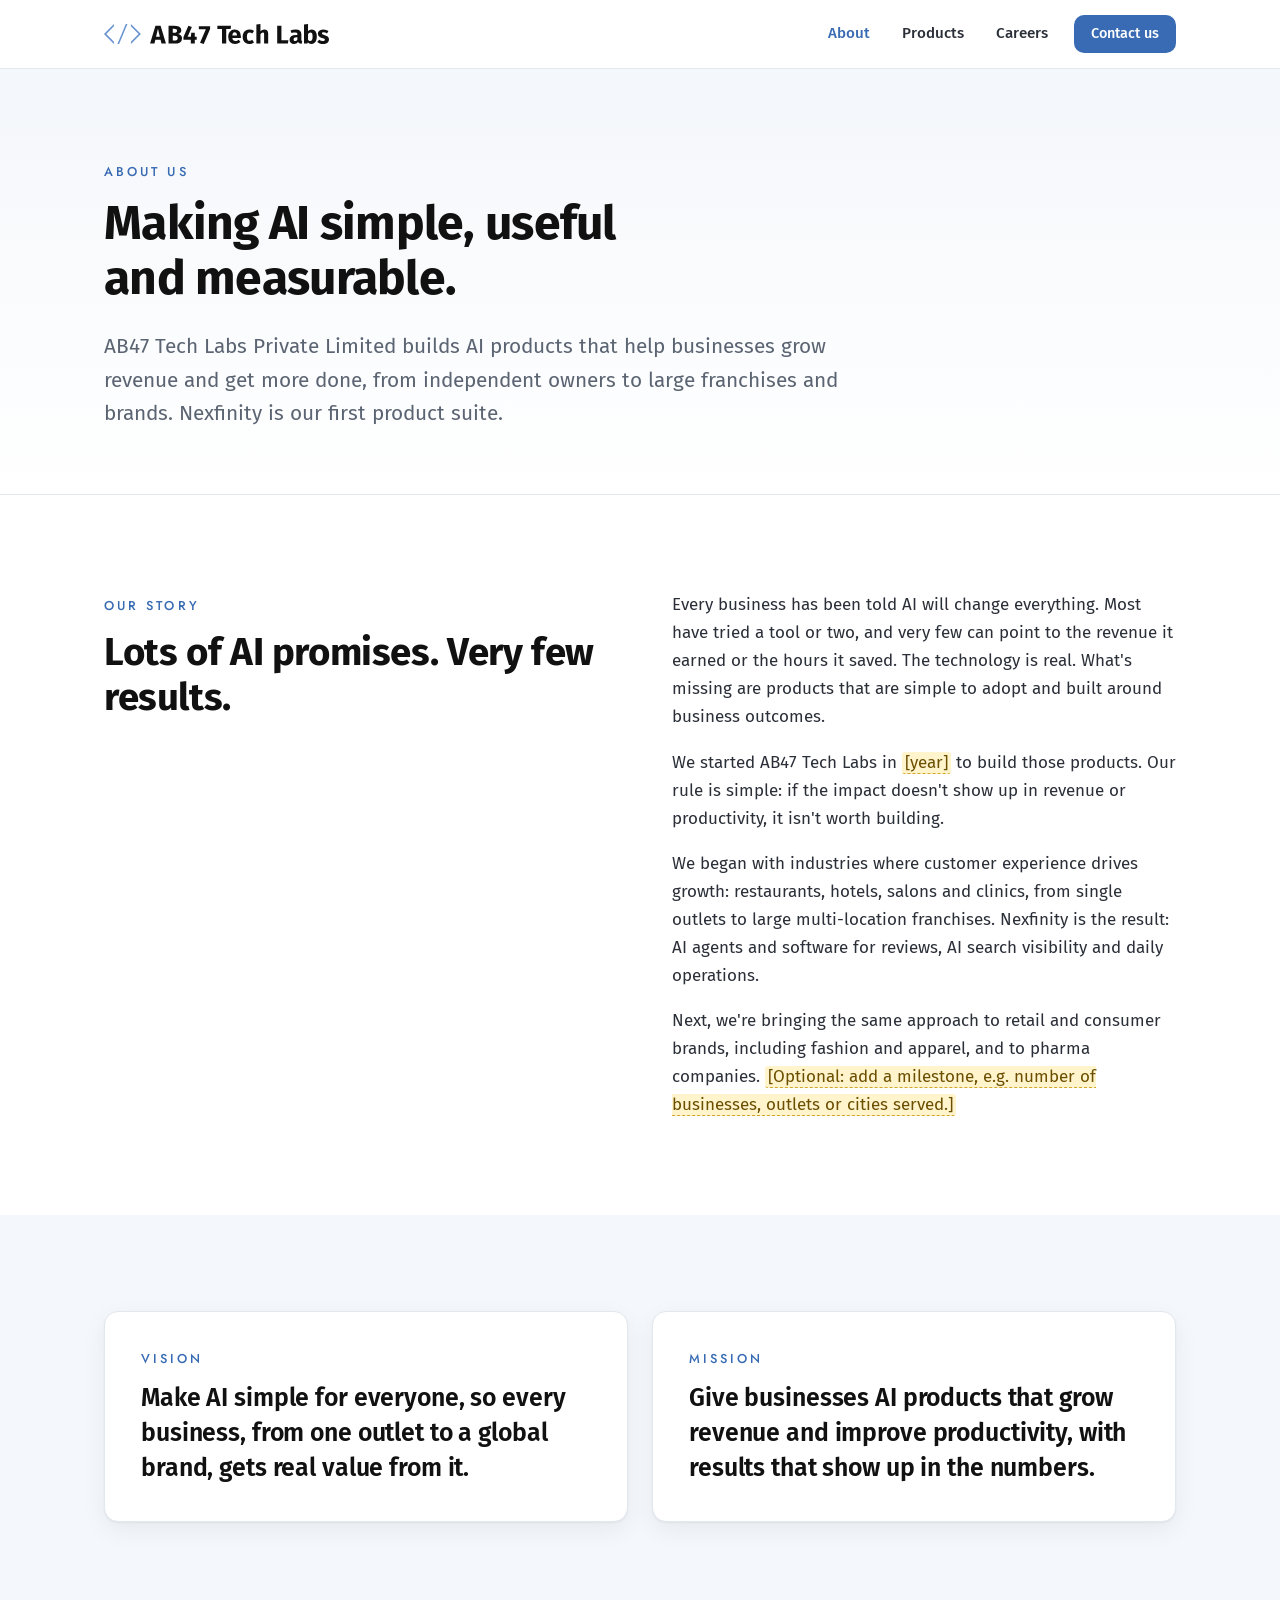
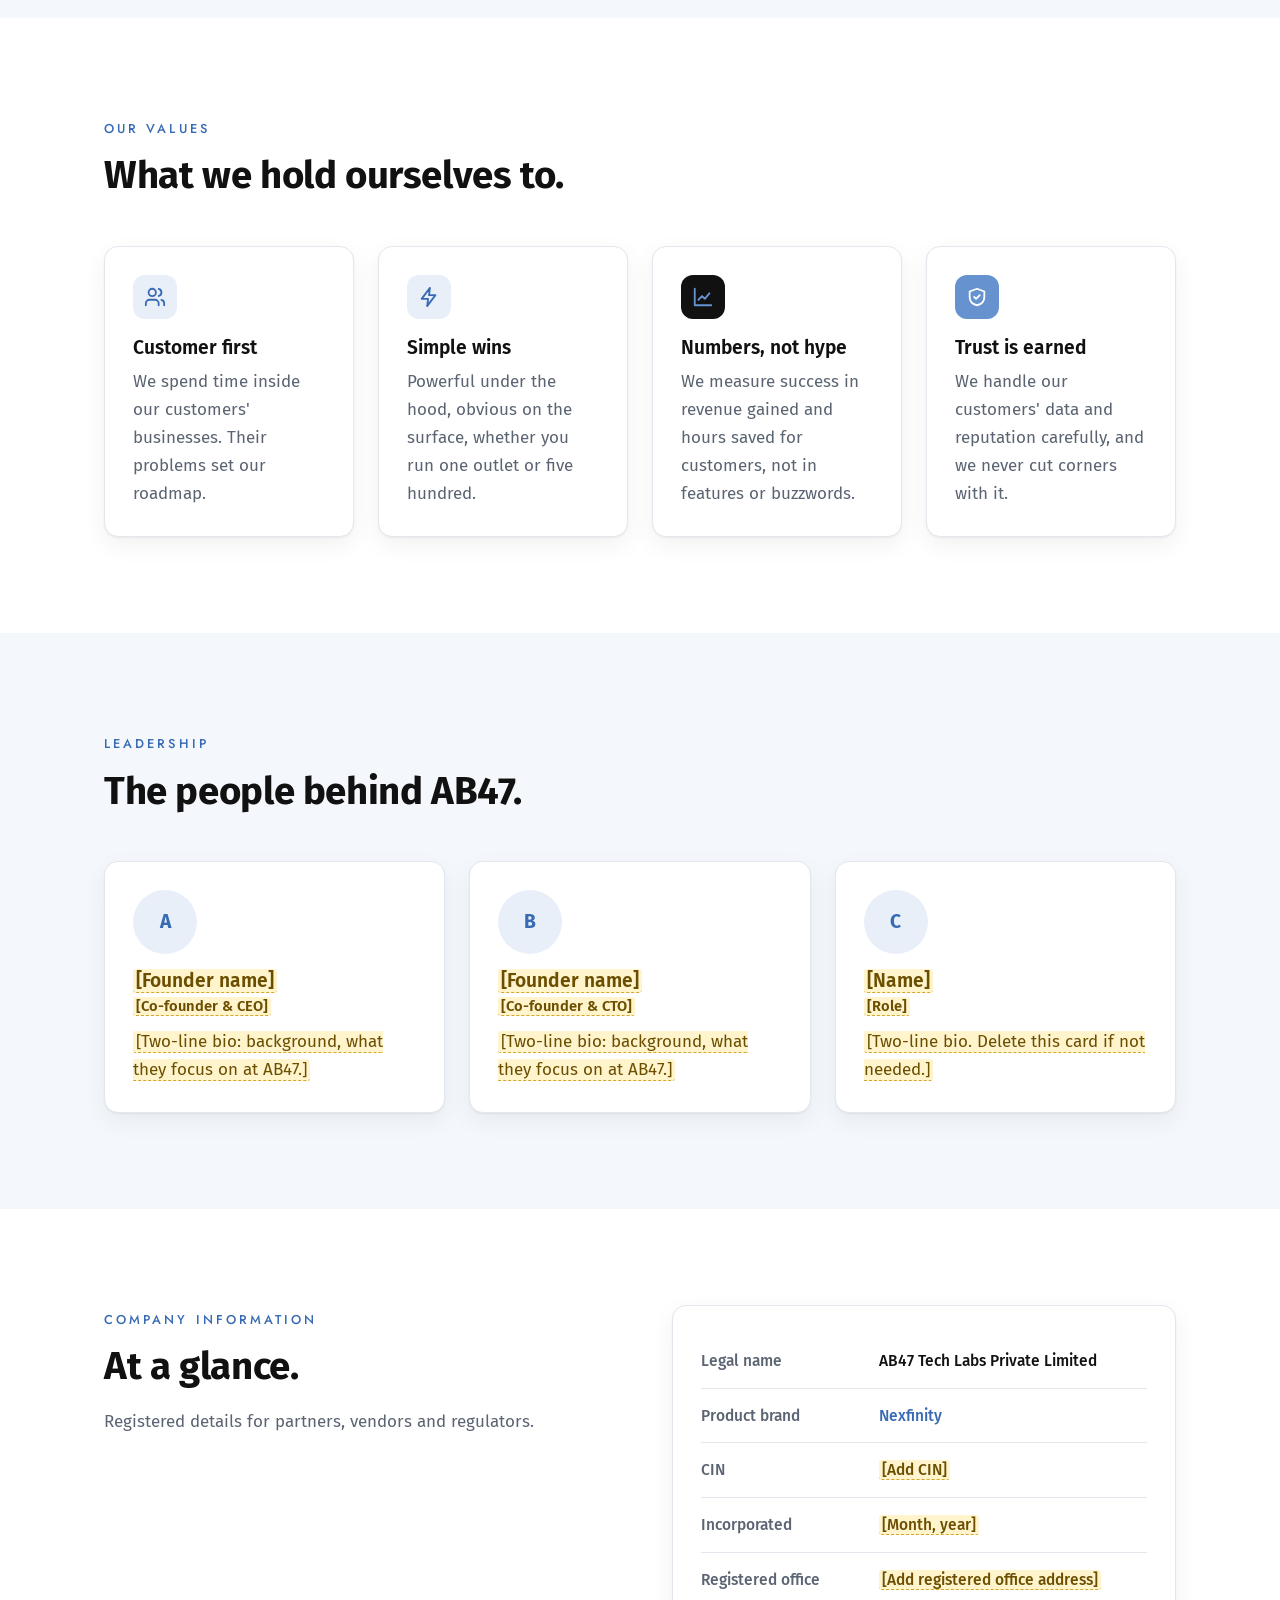
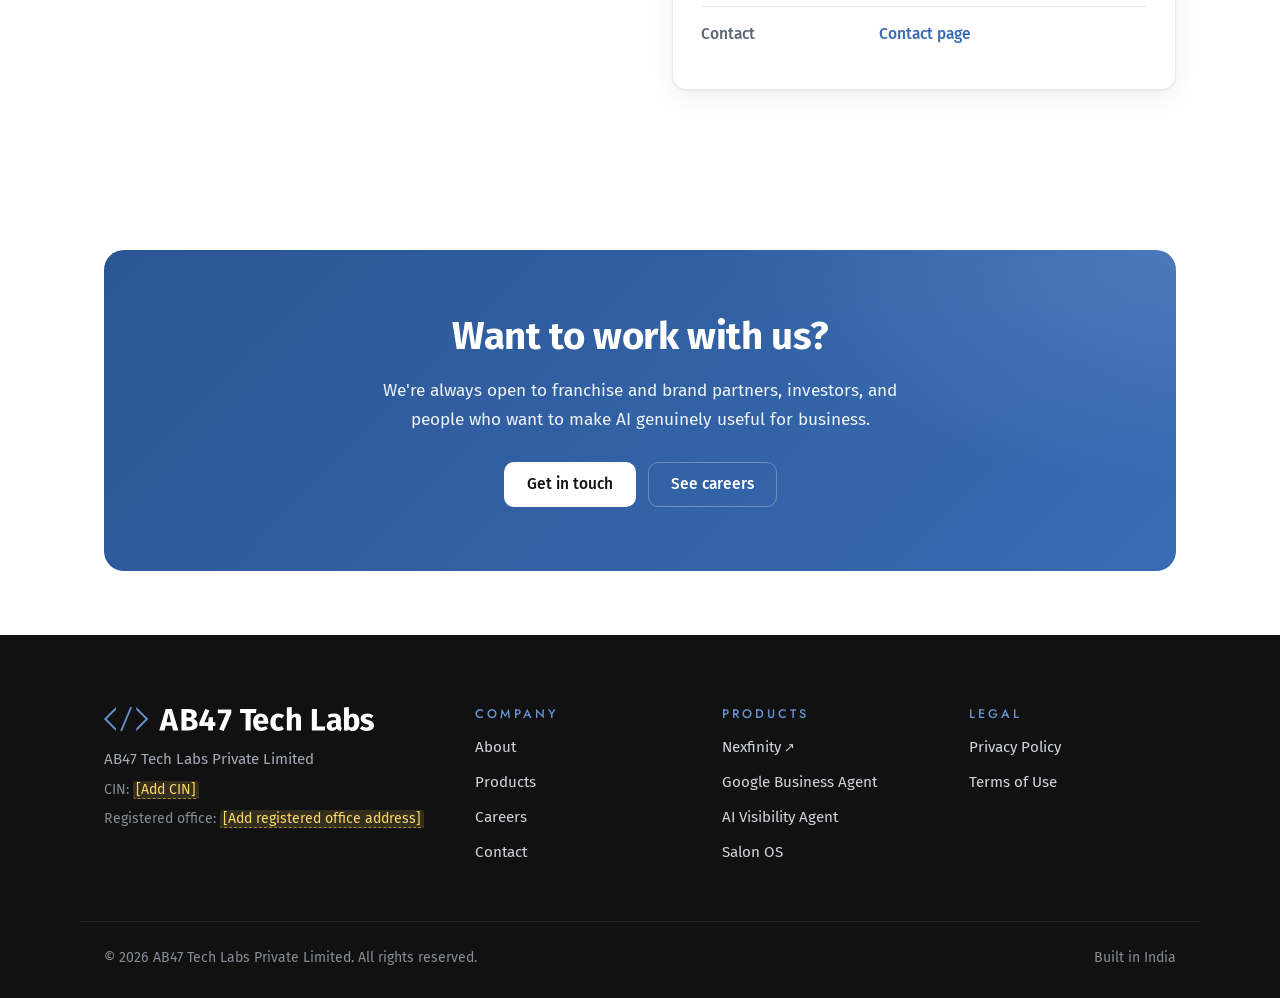
==== about.html @ 83578811 "Initial commit: AB47 Tech Labs website Static corporate site (7 pages + 404) using the new AB47 bran" ====
<!doctype html>
<html lang="en">
<head>
  <meta charset="utf-8">
  <meta name="viewport" content="width=device-width, initial-scale=1">
  <title>About — AB47 Tech Labs</title>
  <meta name="description" content="Our story, vision, mission, values and leadership. AB47 Tech Labs Private Limited makes AI simple and measurable for businesses of every size, from independent outlets to large franchises and brands.">
  <link rel="canonical" href="https://ab47techlabs.com/about.html">
  <meta property="og:title" content="About AB47 Tech Labs">
  <meta property="og:description" content="Making AI simple for everyone, with results that show up in revenue and productivity.">
  <meta name="theme-color" content="#ffffff">
  <link rel="icon" href="favicon.ico" sizes="48x48">
  <link rel="icon" href="favicon.svg" type="image/svg+xml">
  <link rel="apple-touch-icon" href="apple-touch-icon.png">
  <link rel="manifest" href="site.webmanifest">
  <link rel="preconnect" href="https://fonts.googleapis.com">
  <link rel="preconnect" href="https://fonts.gstatic.com" crossorigin>
  <link href="https://fonts.googleapis.com/css2?family=Fira+Sans:ital,wght@0,400;0,500;0,600;0,700;1,400&family=Jost:wght@500&display=swap" rel="stylesheet">
  <link rel="stylesheet" href="assets/css/styles.css">
</head>
<body>
  <a class="skip-link" href="#main">Skip to content</a>

  <header class="site-header">
    <div class="container nav">
      <a class="brand" href="index.html" aria-label="AB47 Tech Labs home">
        <img class="brand-logo" src="assets/img/logo.svg" alt="AB47 Tech Labs" width="225" height="20">
      </a>
      <button class="nav-toggle" type="button" aria-expanded="false" aria-controls="nav-menu" aria-label="Open menu"><span></span></button>
      <nav id="nav-menu" class="nav-menu" aria-label="Main">
        <ul>
          <li><a href="about.html" aria-current="page">About</a></li>
          <li><a href="products.html">Products</a></li>
          <li><a href="careers.html">Careers</a></li>
          <li class="nav-cta"><a class="btn btn-primary btn-sm" href="contact.html">Contact us</a></li>
        </ul>
      </nav>
    </div>
  </header>

  <main id="main">
    <section class="page-hero">
      <div class="container">
        <span class="eyebrow">About us</span>
        <h1>Making AI simple, useful and measurable.</h1>
        <p class="lead">AB47 Tech Labs Private Limited builds AI products that help businesses grow revenue and get more done, from independent owners to large franchises and brands. Nexfinity is our first product suite.</p>
      </div>
    </section>

    <!-- Story -->
    <section class="section">
      <div class="container split">
        <div>
          <span class="eyebrow">Our story</span>
          <h2>Lots of AI promises. Very few results.</h2>
        </div>
        <div>
          <p>Every business has been told AI will change everything. Most have tried a tool or two, and very few can point to the revenue it earned or the hours it saved. The technology is real. What's missing are products that are simple to adopt and built around business outcomes.</p>
          <p>We started AB47 Tech Labs in <span class="ph">[year]</span> to build those products. Our rule is simple: if the impact doesn't show up in revenue or productivity, it isn't worth building.</p>
          <p>We began with industries where customer experience drives growth: restaurants, hotels, salons and clinics, from single outlets to large multi-location franchises. Nexfinity is the result: AI agents and software for reviews, AI search visibility and daily operations.</p>
          <p class="mb-0">Next, we're bringing the same approach to retail and consumer brands, including fashion and apparel, and to pharma companies. <span class="ph">[Optional: add a milestone, e.g. number of businesses, outlets or cities served.]</span></p>
        </div>
      </div>
    </section>

    <!-- Vision & mission -->
    <section class="section section-alt">
      <div class="container">
        <div class="statement">
          <div class="card">
            <div class="label">Vision</div>
            <blockquote>Make AI simple for everyone, so every business, from one outlet to a global brand, gets real value from it.</blockquote>
          </div>
          <div class="card">
            <div class="label">Mission</div>
            <blockquote>Give businesses AI products that grow revenue and improve productivity, with results that show up in the numbers.</blockquote>
          </div>
        </div>
      </div>
    </section>

    <!-- Values -->
    <section class="section">
      <div class="container">
        <div class="section-head">
          <span class="eyebrow">Our values</span>
          <h2>What we hold ourselves to.</h2>
        </div>
        <div class="grid grid-4">
          <div class="card">
            <div class="icon-chip"><svg viewBox="0 0 24 24" fill="none" stroke="currentColor" stroke-width="2" stroke-linecap="round" stroke-linejoin="round" aria-hidden="true"><path d="M16 21v-2a4 4 0 0 0-4-4H6a4 4 0 0 0-4 4v2"/><circle cx="9" cy="7" r="4"/><path d="M22 21v-2a4 4 0 0 0-3-3.87M16 3.13a4 4 0 0 1 0 7.75"/></svg></div>
            <h3>Customer first</h3>
            <p>We spend time inside our customers' businesses. Their problems set our roadmap.</p>
          </div>
          <div class="card">
            <div class="icon-chip"><svg viewBox="0 0 24 24" fill="none" stroke="currentColor" stroke-width="2" stroke-linecap="round" stroke-linejoin="round" aria-hidden="true"><path d="M13 2L4 14h7l-1 8 9-12h-7z"/></svg></div>
            <h3>Simple wins</h3>
            <p>Powerful under the hood, obvious on the surface, whether you run one outlet or five hundred.</p>
          </div>
          <div class="card">
            <div class="icon-chip green"><svg viewBox="0 0 24 24" fill="none" stroke="currentColor" stroke-width="2" stroke-linecap="round" stroke-linejoin="round" aria-hidden="true"><path d="M3 3v18h18"/><path d="M7 15l4-4 3 3 5-6"/></svg></div>
            <h3>Numbers, not hype</h3>
            <p>We measure success in revenue gained and hours saved for customers, not in features or buzzwords.</p>
          </div>
          <div class="card">
            <div class="icon-chip amber"><svg viewBox="0 0 24 24" fill="none" stroke="currentColor" stroke-width="2" stroke-linecap="round" stroke-linejoin="round" aria-hidden="true"><path d="M12 3l8 3v6c0 5-3.5 8-8 9-4.5-1-8-4-8-9V6z"/><path d="M9 12l2 2 4-4"/></svg></div>
            <h3>Trust is earned</h3>
            <p>We handle our customers' data and reputation carefully, and we never cut corners with it.</p>
          </div>
        </div>
      </div>
    </section>

    <!-- Leadership -->
    <section class="section section-alt">
      <div class="container">
        <div class="section-head">
          <span class="eyebrow">Leadership</span>
          <h2>The people behind AB47.</h2>
        </div>
        <div class="grid grid-3">
          <div class="card person">
            <div class="avatar" aria-hidden="true">A</div>
            <h3><span class="ph">[Founder name]</span></h3>
            <div class="role"><span class="ph">[Co-founder &amp; CEO]</span></div>
            <p><span class="ph">[Two-line bio: background, what they focus on at AB47.]</span></p>
          </div>
          <div class="card person">
            <div class="avatar" aria-hidden="true">B</div>
            <h3><span class="ph">[Founder name]</span></h3>
            <div class="role"><span class="ph">[Co-founder &amp; CTO]</span></div>
            <p><span class="ph">[Two-line bio: background, what they focus on at AB47.]</span></p>
          </div>
          <div class="card person">
            <div class="avatar" aria-hidden="true">C</div>
            <h3><span class="ph">[Name]</span></h3>
            <div class="role"><span class="ph">[Role]</span></div>
            <p><span class="ph">[Two-line bio. Delete this card if not needed.]</span></p>
          </div>
        </div>
      </div>
    </section>

    <!-- Company facts -->
    <section class="section">
      <div class="container split">
        <div>
          <span class="eyebrow">Company information</span>
          <h2>At a glance.</h2>
          <p class="muted">Registered details for partners, vendors and regulators.</p>
        </div>
        <div class="card">
          <table class="facts">
            <tbody>
              <tr><th scope="row">Legal name</th><td>AB47 Tech Labs Private Limited</td></tr>
              <tr><th scope="row">Product brand</th><td><a href="https://nexfinity.ai/" rel="noopener">Nexfinity</a></td></tr>
              <tr><th scope="row">CIN</th><td><span class="ph">[Add CIN]</span></td></tr>
              <tr><th scope="row">Incorporated</th><td><span class="ph">[Month, year]</span></td></tr>
              <tr><th scope="row">Registered office</th><td><span class="ph">[Add registered office address]</span></td></tr>
              <tr><th scope="row">Contact</th><td><a href="contact.html">Contact page</a></td></tr>
            </tbody>
          </table>
        </div>
      </div>
    </section>

    <section class="section-sm">
      <div class="container">
        <div class="cta">
          <h2>Want to work with us?</h2>
          <p>We're always open to franchise and brand partners, investors, and people who want to make AI genuinely useful for business.</p>
          <div class="btn-row">
            <a class="btn btn-light" href="contact.html">Get in touch</a>
            <a class="btn btn-ghost-light" href="careers.html">See careers</a>
          </div>
        </div>
      </div>
    </section>
  </main>

  <footer class="site-footer">
    <div class="container footer-grid">
      <div class="footer-brand">
        <a class="brand" href="index.html"><img class="brand-logo" src="assets/img/logo-reverse.svg" alt="AB47 Tech Labs" width="270" height="24"></a>
        <p>AB47 Tech Labs Private Limited</p>
        <p class="legal-line">CIN: <span class="ph">[Add CIN]</span></p>
        <p class="legal-line">Registered office: <span class="ph">[Add registered office address]</span></p>
      </div>
      <div>
        <h4>Company</h4>
        <ul>
          <li><a href="about.html">About</a></li>
          <li><a href="products.html">Products</a></li>
          <li><a href="careers.html">Careers</a></li>
          <li><a href="contact.html">Contact</a></li>
        </ul>
      </div>
      <div>
        <h4>Products</h4>
        <ul>
          <li><a class="ext" href="https://nexfinity.ai/" rel="noopener">Nexfinity</a></li>
          <li><a href="https://nexfinity.ai/google-business-agent" rel="noopener">Google Business Agent</a></li>
          <li><a href="https://nexfinity.ai/ai-visibility-agent" rel="noopener">AI Visibility Agent</a></li>
          <li><a href="https://nexfinity.ai/salon-os" rel="noopener">Salon OS</a></li>
        </ul>
      </div>
      <div>
        <h4>Legal</h4>
        <ul>
          <li><a href="privacy.html">Privacy Policy</a></li>
          <li><a href="terms.html">Terms of Use</a></li>
        </ul>
      </div>
    </div>
    <div class="container footer-bottom">
      <span>© <span id="year">2026</span> AB47 Tech Labs Private Limited. All rights reserved.</span>
      <span>Built in India</span>
    </div>
  </footer>

  <script src="assets/js/main.js" defer></script>
</body>
</html>
---- assets/css/styles.css ----
/* AB47 Tech Labs — corporate site styles */

:root {
  /* Brand palette: see AB47-Tech-Labs-Brand-Kit/brand-guidelines.html */
  --code-blue: #6692cf;   /* logo blue: accents, large text, blue on dark */
  --ink: #111111;         /* headings */
  --ink-2: #2a2f38;       /* body text */
  --muted: #5b6472;       /* Slate: secondary text */
  --line: #e3e7ee;
  --bg: #ffffff;
  --surface: #f4f7fb;
  --surface-2: #eff4fa;   /* Mist */
  --brand: #386bb3;       /* Deep Blue: buttons, links, small blue text */
  --brand-ink: #2d5896;
  --brand-soft: #e8eff9;
  --accent: var(--code-blue);
  --dark: #111111;        /* Ink: footer, dark bands */
  --dark-2: #1c1e22;
  --radius: 14px;
  --radius-sm: 10px;
  --shadow: 0 1px 2px rgba(17, 17, 17, .05), 0 8px 24px rgba(17, 17, 17, .06);
  --container: 1120px;
  --font: "Fira Sans", ui-sans-serif, system-ui, -apple-system, "Segoe UI", Roboto, "Helvetica Neue", Arial, sans-serif;
  --font-label: "Jost", "Futura", "Century Gothic", ui-sans-serif, sans-serif;
}

*, *::before, *::after { box-sizing: border-box; }

html { -webkit-text-size-adjust: 100%; scroll-behavior: smooth; }

body {
  margin: 0;
  font-family: var(--font);
  font-size: 17px;
  line-height: 1.65;
  color: var(--ink-2);
  background: var(--bg);
  -webkit-font-smoothing: antialiased;
}

img, svg { display: block; max-width: 100%; }

a { color: var(--brand); text-decoration: none; }
a:hover { color: var(--brand-ink); text-decoration: underline; text-underline-offset: 3px; }

h1, h2, h3, h4 { color: var(--ink); line-height: 1.15; margin: 0 0 .5em; letter-spacing: -0.01em; }
h1 { font-size: clamp(2.2rem, 5vw, 3.6rem); font-weight: 700; letter-spacing: -0.015em; }
h2 { font-size: clamp(1.7rem, 3.4vw, 2.4rem); font-weight: 700; }
h3 { font-size: 1.2rem; font-weight: 600; letter-spacing: 0; }
p { margin: 0 0 1em; }

.container { width: 100%; max-width: var(--container); margin: 0 auto; padding: 0 24px; }

.skip-link {
  position: absolute; left: -9999px; top: 8px;
  background: var(--ink); color: #fff; padding: 8px 14px; border-radius: 8px; z-index: 100;
}
.skip-link:focus { left: 8px; }

:focus-visible { outline: 3px solid var(--brand); outline-offset: 2px; border-radius: 4px; }

/* ---------- Header ---------- */

.site-header {
  position: sticky; top: 0; z-index: 50;
  background: rgba(255, 255, 255, .88);
  backdrop-filter: saturate(180%) blur(12px);
  -webkit-backdrop-filter: saturate(180%) blur(12px);
  border-bottom: 1px solid var(--line);
}

.nav { display: flex; align-items: center; justify-content: space-between; height: 68px; }

.brand { display: inline-flex; align-items: center; gap: 10px; color: var(--ink); font-weight: 700; font-size: 1.05rem; letter-spacing: -0.01em; }
.brand:hover { color: var(--ink); text-decoration: none; }
.brand-logo { display: block; height: 20px; width: auto; flex: none; }
.footer-brand .brand-logo { height: 24px; }
.brand-logo-stacked { display: block; width: 240px; max-width: 70vw; height: auto; }
@media (max-width: 400px) { .site-header .brand-logo { height: 18px; } }

.nav-menu ul { display: flex; align-items: center; gap: 4px; list-style: none; margin: 0; padding: 0; }
.nav-menu a:not(.btn) {
  display: block; padding: 8px 14px; border-radius: 8px;
  color: var(--ink-2); font-size: .95rem; font-weight: 500;
}
.nav-menu a:not(.btn):hover { background: var(--surface); color: var(--ink); text-decoration: none; }
.nav-menu a[aria-current="page"] { color: var(--brand); }
.nav-menu li.nav-cta { margin-left: 8px; }

.nav-toggle {
  display: none; width: 42px; height: 42px; border: 1px solid var(--line); border-radius: 10px;
  background: #fff; cursor: pointer; align-items: center; justify-content: center;
}
.nav-toggle span, .nav-toggle span::before, .nav-toggle span::after {
  display: block; width: 18px; height: 2px; background: var(--ink); border-radius: 2px; position: relative; transition: transform .2s ease;
}
.nav-toggle span::before, .nav-toggle span::after { content: ""; position: absolute; left: 0; }
.nav-toggle span::before { top: -6px; }
.nav-toggle span::after { top: 6px; }
.nav-toggle[aria-expanded="true"] span { background: transparent; }
.nav-toggle[aria-expanded="true"] span::before { transform: translateY(6px) rotate(45deg); }
.nav-toggle[aria-expanded="true"] span::after { transform: translateY(-6px) rotate(-45deg); }

@media (max-width: 820px) {
  .nav-toggle { display: inline-flex; }
  .nav-menu {
    position: absolute; top: 68px; left: 0; right: 0;
    background: #fff; border-bottom: 1px solid var(--line);
    box-shadow: 0 12px 24px rgba(17, 17, 17, .08);
    display: none;
  }
  .nav-menu.is-open { display: block; }
  .nav-menu ul { flex-direction: column; align-items: stretch; padding: 12px 16px 20px; gap: 2px; }
  .nav-menu a:not(.btn) { padding: 12px 12px; font-size: 1rem; }
  .nav-menu li.nav-cta { margin: 10px 0 0; }
  .nav-menu li.nav-cta .btn { width: 100%; }
}

/* ---------- Buttons ---------- */

.btn {
  display: inline-flex; align-items: center; justify-content: center; gap: 8px;
  padding: 12px 22px; border-radius: 10px; border: 1px solid transparent;
  font: inherit; font-size: .97rem; font-weight: 500; line-height: 1.2;
  cursor: pointer; transition: background .15s ease, border-color .15s ease, color .15s ease, transform .15s ease;
}
.btn:hover { text-decoration: none; transform: translateY(-1px); }
.btn-primary { background: var(--brand); color: #fff; }
.btn-primary:hover { background: var(--brand-ink); color: #fff; }
.btn-secondary { background: #fff; color: var(--ink); border-color: var(--line); }
.btn-secondary:hover { border-color: #c9cfdb; color: var(--ink); }
.btn-light { background: #fff; color: var(--ink); }
.btn-light:hover { background: var(--surface-2); color: var(--ink); }
.btn-ghost-light { color: #fff; border-color: rgba(255, 255, 255, .28); }
.btn-ghost-light:hover { border-color: rgba(255, 255, 255, .6); color: #fff; }
.btn-sm { padding: 9px 16px; font-size: .9rem; }
.btn .arrow { transition: transform .15s ease; }
.btn:hover .arrow { transform: translateX(3px); }

.btn-row { display: flex; flex-wrap: wrap; gap: 12px; }

/* ---------- Sections ---------- */

.section { padding: 96px 0; }
.section-sm { padding: 64px 0; }
.section-alt { background: var(--surface); }
.section-head { max-width: 720px; margin-bottom: 48px; }
.section-head.center { margin-left: auto; margin-right: auto; text-align: center; }
.section-head p { color: var(--muted); font-size: 1.1rem; }

.eyebrow {
  display: inline-block; margin-bottom: 14px;
  font-family: var(--font-label); font-size: .8rem; font-weight: 500; letter-spacing: .24em; text-transform: uppercase;
  color: var(--brand);
}

.lead { font-size: clamp(1.1rem, 1.8vw, 1.3rem); color: var(--muted); line-height: 1.6; }

@media (max-width: 640px) {
  .section { padding: 64px 0; }
  .section-sm { padding: 48px 0; }
  .container { padding: 0 16px; }
  body { font-size: 16px; }
}

/* ---------- Hero ---------- */

.hero { position: relative; overflow: hidden; padding: 112px 0 96px; }
.hero::before {
  content: ""; position: absolute; inset: 0; z-index: -1;
  background:
    radial-gradient(60% 60% at 85% 0%, rgba(102, 146, 207, .18), transparent 70%),
    radial-gradient(40% 50% at 0% 100%, rgba(56, 107, 179, .07), transparent 70%);
}
.hero-grid-bg {
  position: absolute; inset: 0; z-index: -1; opacity: .5;
  background-image: linear-gradient(var(--line) 1px, transparent 1px), linear-gradient(90deg, var(--line) 1px, transparent 1px);
  background-size: 56px 56px;
  -webkit-mask-image: radial-gradient(70% 60% at 50% 30%, #000 30%, transparent 80%);
  mask-image: radial-gradient(70% 60% at 50% 30%, #000 30%, transparent 80%);
}
.hero h1 { max-width: 16ch; }
.hero .lead { max-width: 60ch; margin-bottom: 32px; }
.hero-badge {
  display: inline-flex; align-items: center; gap: 8px; margin-bottom: 24px;
  padding: 6px 14px 6px 8px; border-radius: 999px;
  background: #fff; border: 1px solid var(--line); box-shadow: var(--shadow);
  font-size: .87rem; font-weight: 500; color: var(--ink-2);
}
.hero-badge .dot { width: 8px; height: 8px; border-radius: 50%; background: var(--accent); box-shadow: 0 0 0 4px rgba(102, 146, 207, .2); margin-left: 4px; }

.page-hero { padding: 88px 0 64px; border-bottom: 1px solid var(--line); background: linear-gradient(180deg, var(--surface) 0%, #fff 100%); }
.page-hero h1 { font-size: clamp(2rem, 4.4vw, 3rem); max-width: 20ch; }
.page-hero .lead { max-width: 62ch; margin: 0; }

@media (max-width: 640px) {
  .hero { padding: 72px 0 64px; }
  .page-hero { padding: 56px 0 40px; }
}

/* ---------- Grids & cards ---------- */

.grid { display: grid; gap: 24px; }
.grid-2 { grid-template-columns: repeat(2, minmax(0, 1fr)); }
.grid-3 { grid-template-columns: repeat(3, minmax(0, 1fr)); }
.grid-4 { grid-template-columns: repeat(4, minmax(0, 1fr)); }
@media (max-width: 960px) { .grid-3, .grid-4 { grid-template-columns: repeat(2, minmax(0, 1fr)); } }
@media (max-width: 640px) { .grid-2, .grid-3, .grid-4 { grid-template-columns: 1fr; } }

.card {
  background: #fff; border: 1px solid var(--line); border-radius: var(--radius);
  padding: 28px; box-shadow: var(--shadow);
}
.card p:last-child { margin-bottom: 0; }
.card p { color: var(--muted); }

.icon-chip {
  display: inline-flex; align-items: center; justify-content: center;
  width: 44px; height: 44px; border-radius: 12px; margin-bottom: 18px;
  background: var(--brand-soft); color: var(--brand);
}
.icon-chip svg { width: 22px; height: 22px; }
.icon-chip.green { background: var(--ink); color: var(--code-blue); }
.icon-chip.amber { background: var(--code-blue); color: #fff; }

.product-card { display: flex; flex-direction: column; }
.product-card .tag {
  align-self: flex-start; margin-bottom: 14px; padding: 4px 10px; border-radius: 999px;
  background: var(--surface-2); color: var(--ink-2); font-size: .78rem; font-weight: 600;
}
.product-card .card-link { margin-top: auto; padding-top: 18px; font-weight: 600; display: inline-flex; align-items: center; gap: 6px; }
.product-card ul { margin: 0 0 4px; padding-left: 18px; color: var(--muted); }
.product-card li { margin-bottom: 4px; }

/* ---------- Statement / vision ---------- */

.statement { display: grid; grid-template-columns: 1fr 1fr; gap: 24px; }
@media (max-width: 800px) { .statement { grid-template-columns: 1fr; } }
.statement .card { padding: 36px; }
.statement .label { font-family: var(--font-label); font-size: .8rem; font-weight: 500; letter-spacing: .24em; text-transform: uppercase; color: var(--brand); margin-bottom: 12px; }
.statement blockquote { margin: 0; font-size: clamp(1.25rem, 2.2vw, 1.55rem); line-height: 1.4; color: var(--ink); font-weight: 600; letter-spacing: -0.005em; }

/* ---------- Brand band (Nexfinity) ---------- */

.brand-band {
  display: grid; grid-template-columns: 1.1fr 1fr; gap: 48px; align-items: center;
  padding: 48px; border-radius: 20px; color: #c4c9d1;
  background: radial-gradient(80% 120% at 100% 0%, rgba(102, 146, 207, .3), transparent 60%), var(--dark);
}
.brand-band h2, .brand-band h3 { color: #fff; }
.brand-band p { color: #aeb4be; }
.brand-band .eyebrow { color: var(--code-blue); }
.brand-band .mini-list { display: grid; gap: 12px; }
.brand-band .mini {
  display: flex; gap: 14px; align-items: flex-start;
  padding: 16px 18px; border-radius: 12px;
  background: rgba(255, 255, 255, .05); border: 1px solid rgba(255, 255, 255, .09);
}
.brand-band .mini strong { color: #fff; display: block; font-weight: 600; }
.brand-band .mini span { font-size: .93rem; color: #a3a9b3; }
.brand-band .mini .num { flex: none; width: 28px; height: 28px; border-radius: 8px; display: grid; place-items: center; background: rgba(102, 146, 207, .18); color: #a9c3e8; font-size: .82rem; font-weight: 700; }
@media (max-width: 860px) { .brand-band { grid-template-columns: 1fr; padding: 32px 24px; gap: 32px; } }

/* ---------- Audience chips ---------- */

.chips { display: flex; flex-wrap: wrap; gap: 10px; }
.chip {
  display: inline-flex; align-items: center; gap: 8px;
  padding: 10px 16px; border-radius: 999px; background: #fff; border: 1px solid var(--line);
  font-size: .95rem; font-weight: 500; color: var(--ink-2);
}
.chip svg { width: 18px; height: 18px; color: var(--brand); }
.chip-soon { background: transparent; border-style: dashed; border-color: #c3cad6; color: var(--muted); }
.chip-group-title {
  font-family: var(--font-label); font-size: .8rem; font-weight: 500; letter-spacing: .22em; text-transform: uppercase;
  color: var(--muted); margin: 0 0 12px;
}
.chips + .chip-group-title { margin-top: 28px; }

.roadmap-card { border-style: dashed; box-shadow: none; background: transparent; }
.roadmap-card .tag {
  display: inline-block; margin-bottom: 14px; padding: 4px 10px; border-radius: 999px;
  background: var(--brand-soft); color: var(--brand); font-size: .78rem; font-weight: 600;
}

/* ---------- Split layout ---------- */

.split { display: grid; grid-template-columns: 1fr 1fr; gap: 64px; align-items: start; }
@media (max-width: 860px) { .split { grid-template-columns: 1fr; gap: 32px; } }

/* ---------- Facts table ---------- */

.facts { width: 100%; border-collapse: collapse; font-size: .97rem; }
.facts th, .facts td { text-align: left; padding: 14px 0; border-bottom: 1px solid var(--line); vertical-align: top; }
.facts th { width: 40%; color: var(--muted); font-weight: 500; padding-right: 16px; }
.facts td { color: var(--ink); font-weight: 500; }
.facts tr:last-child th, .facts tr:last-child td { border-bottom: 0; }

/* ---------- People ---------- */

.person { text-align: left; }
.avatar {
  width: 64px; height: 64px; border-radius: 50%; margin-bottom: 16px;
  display: grid; place-items: center; font-weight: 700; font-size: 1.2rem;
  background: var(--brand-soft); color: var(--brand);
}
.person h3 { margin-bottom: 2px; }
.person .role { color: var(--brand); font-size: .92rem; font-weight: 600; margin-bottom: 10px; }

/* ---------- Timeline / steps ---------- */

.steps { counter-reset: step; display: grid; gap: 16px; }
.step { display: flex; gap: 16px; align-items: flex-start; }
.step::before {
  counter-increment: step; content: counter(step);
  flex: none; width: 32px; height: 32px; border-radius: 50%;
  display: grid; place-items: center; background: var(--brand); color: #fff; font-size: .9rem; font-weight: 700;
}
.step p { margin: 4px 0 0; color: var(--muted); }

/* ---------- CTA ---------- */

.cta {
  text-align: center; padding: 64px 32px; border-radius: 20px;
  background: radial-gradient(70% 120% at 100% 0%, rgba(102, 146, 207, .45), transparent 60%), linear-gradient(135deg, #2b5694 0%, var(--brand) 100%); color: #e6eef8;
}
.cta h2 { color: #fff; }
.cta p { max-width: 56ch; margin: 0 auto 28px; color: #eef3fa; font-size: 1.08rem; }
.cta .btn-row { justify-content: center; }
@media (max-width: 640px) { .cta { padding: 44px 20px; } }

/* ---------- Contact ---------- */

.contact-list { display: grid; gap: 16px; }
.contact-item { display: flex; gap: 16px; align-items: flex-start; }
.contact-item .icon-chip { margin: 0; flex: none; }
.contact-item h3 { font-size: 1rem; margin-bottom: 2px; }
.contact-item p { margin: 0; color: var(--muted); }

/* ---------- Prose (legal pages) ---------- */

.prose { max-width: 760px; }
.prose h2 { font-size: 1.4rem; margin-top: 2.2em; }
.prose h2:first-child { margin-top: 0; }
.prose ul { padding-left: 20px; }
.prose li { margin-bottom: 6px; }
.prose .updated { color: var(--muted); font-size: .95rem; }

.notice {
  padding: 14px 18px; border-radius: var(--radius-sm);
  background: #fff8e6; border: 1px solid #f3dca0; color: #6b4e00; font-size: .93rem; margin-bottom: 32px;
}

/* ---------- Placeholder marker ---------- */
/* Anything wrapped in .ph still needs real company details. Search the HTML for class="ph". */

.ph {
  background: #fff4cc; color: #6b4e00;
  border-bottom: 1px dashed #d4a72c; border-radius: 3px; padding: 0 3px;
  font-weight: inherit;
}

/* ---------- Footer ---------- */

.site-footer { background: var(--dark); color: #a3a9b3; padding: 72px 0 28px; margin-top: 0; font-size: .95rem; }
.site-footer a { color: #d0d4da; }
.site-footer a:hover { color: #fff; }
.footer-grid { display: grid; grid-template-columns: 1.6fr 1fr 1fr 1fr; gap: 40px; }
@media (max-width: 860px) { .footer-grid { grid-template-columns: 1fr 1fr; } }
@media (max-width: 520px) { .footer-grid { grid-template-columns: 1fr; gap: 32px; } }
.footer-brand .brand { color: #fff; margin-bottom: 16px; }
.footer-brand p { margin: 0 0 6px; }
.footer-brand .legal-line { font-size: .88rem; color: #868c96; }
.site-footer h4 { color: var(--code-blue); font-family: var(--font-label); font-size: .78rem; font-weight: 500; letter-spacing: .24em; text-transform: uppercase; margin-bottom: 14px; }
.site-footer ul { list-style: none; margin: 0; padding: 0; display: grid; gap: 10px; }
.footer-bottom {
  margin-top: 56px; padding-top: 24px; border-top: 1px solid rgba(255, 255, 255, .08);
  display: flex; flex-wrap: wrap; justify-content: space-between; gap: 12px; font-size: .88rem; color: #868c96;
}
.site-footer .ph { background: rgba(255, 216, 102, .14); color: #ffd866; border-bottom-color: #a88a2a; }

/* ---------- Utilities ---------- */

.muted { color: var(--muted); }
.mt-0 { margin-top: 0; }
.mb-0 { margin-bottom: 0; }
.center { text-align: center; }
.ext::after { content: " ↗"; font-size: .85em; }

@media (prefers-reduced-motion: reduce) {
  html { scroll-behavior: auto; }
  *, *::before, *::after { transition: none !important; }
}
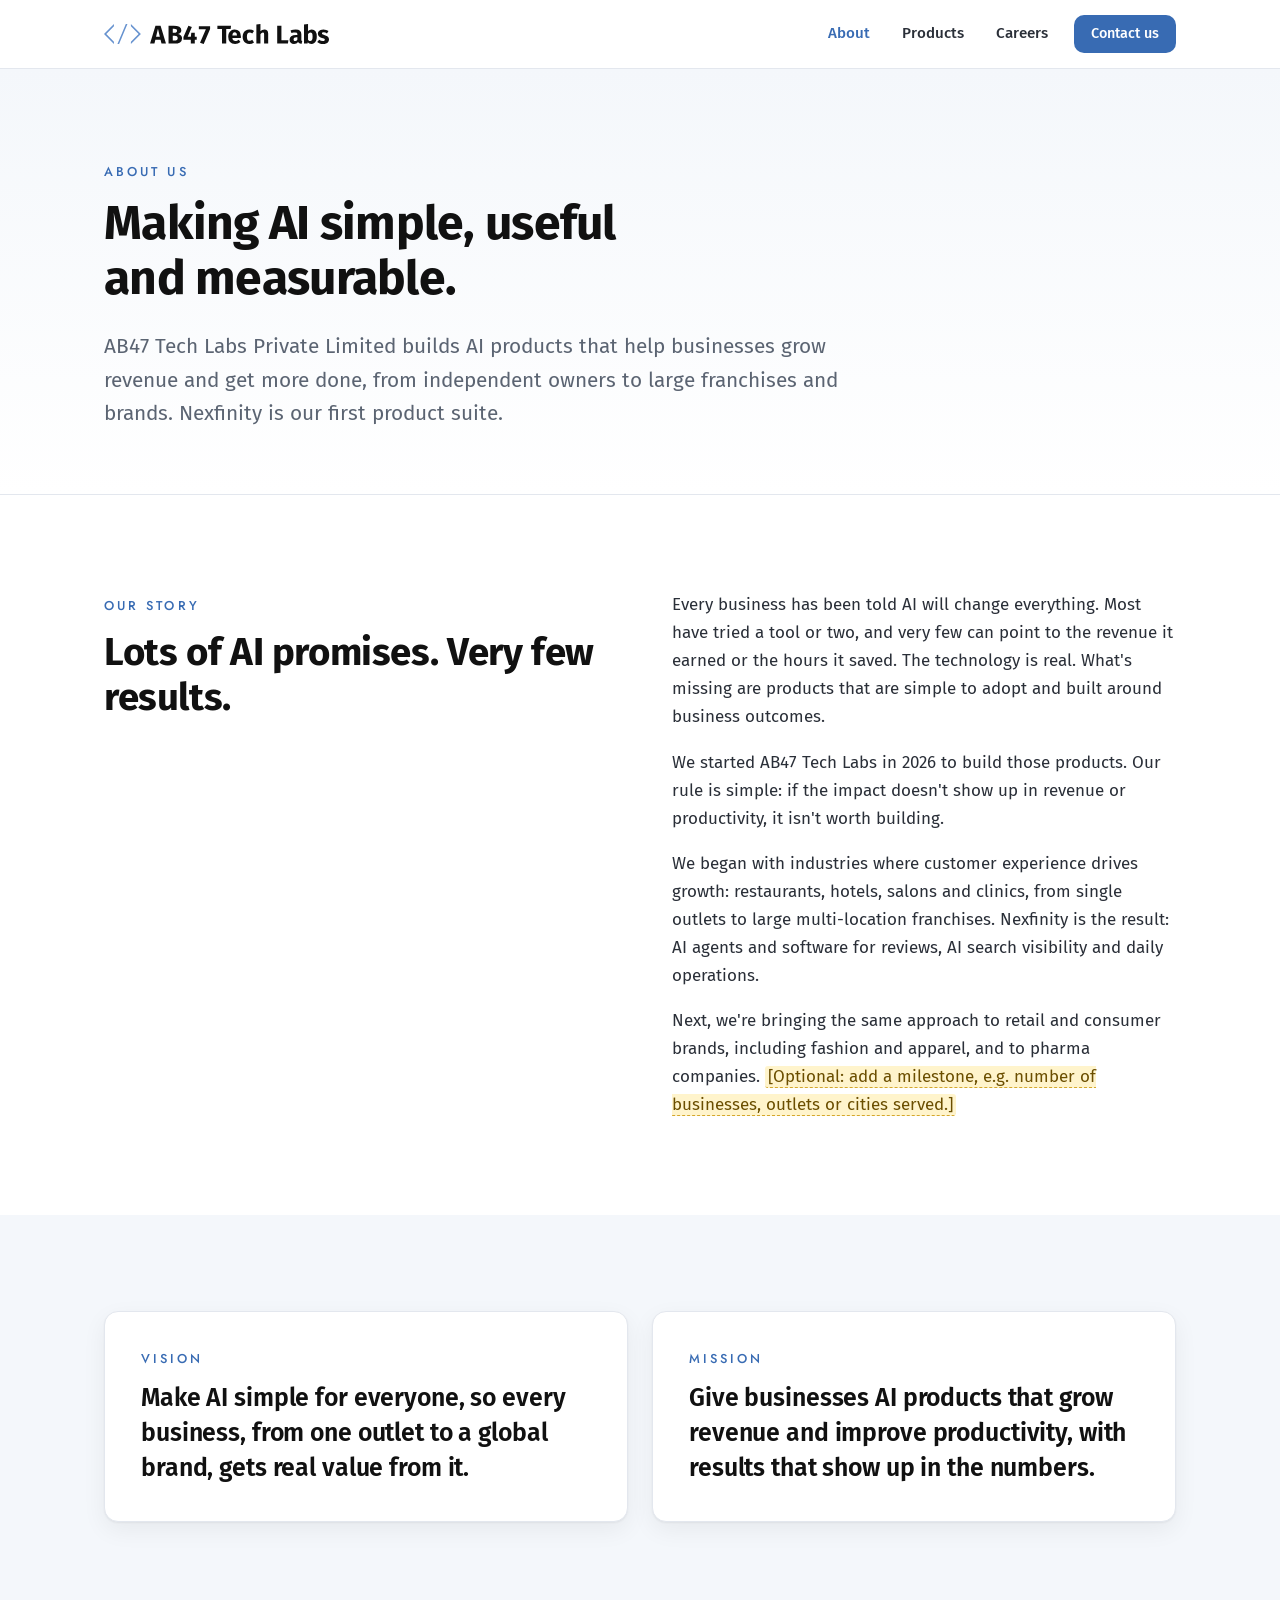
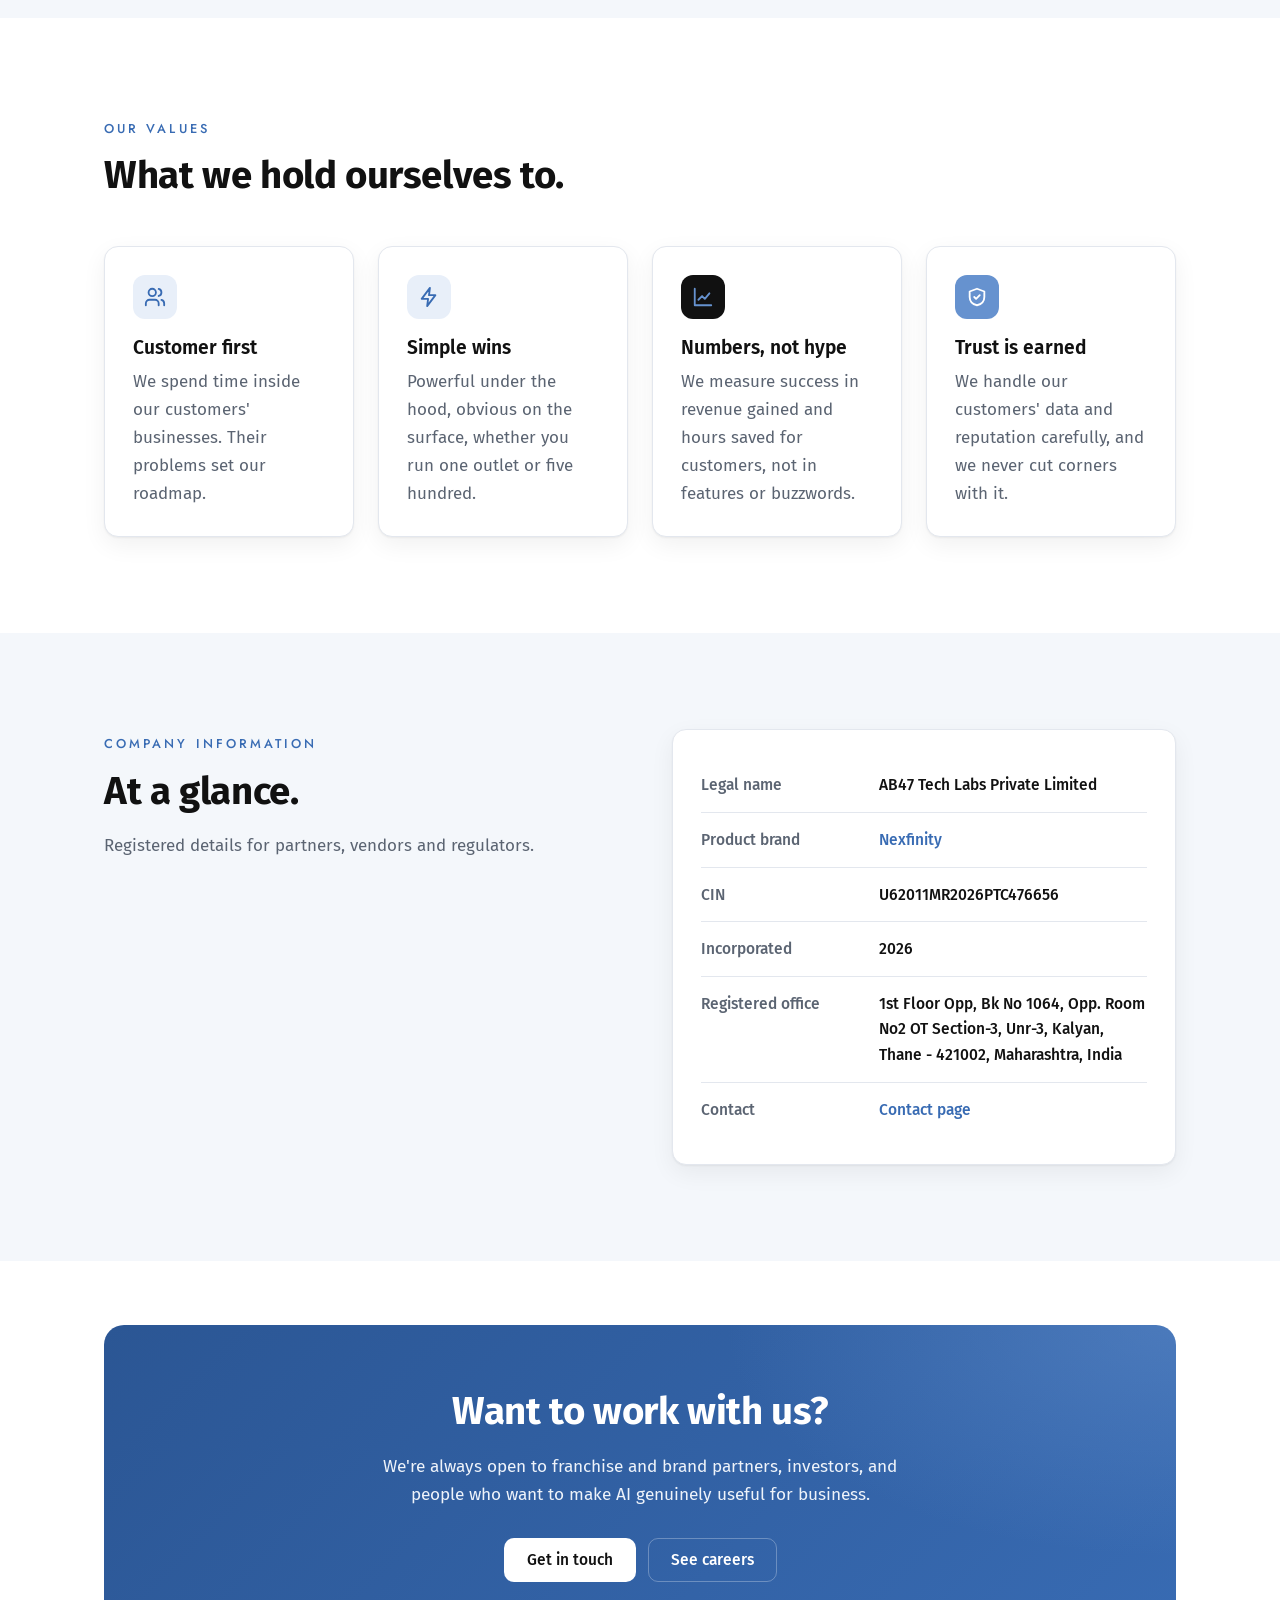
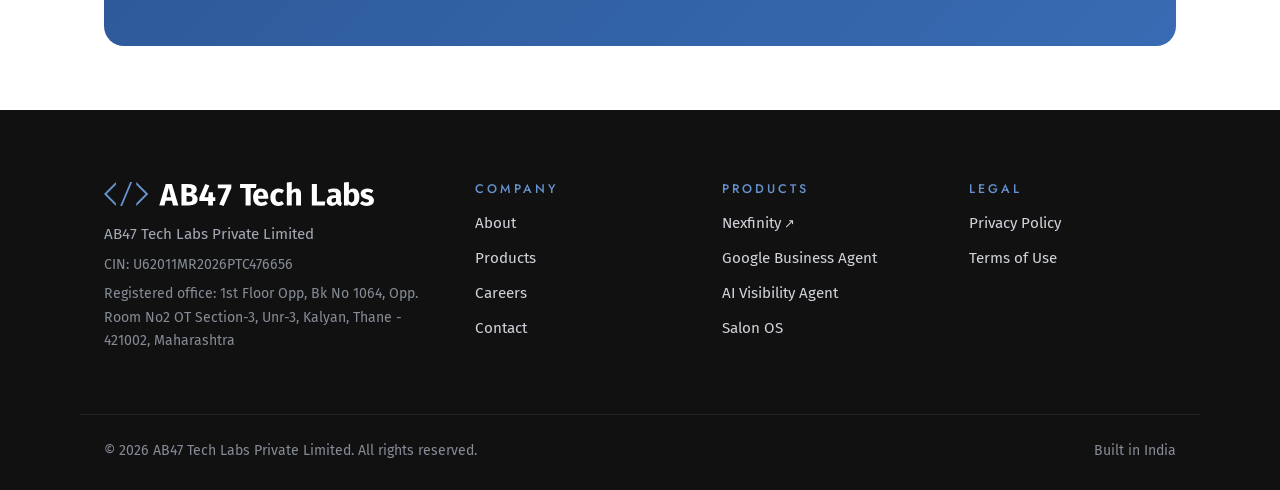
==== commit 9bdfe853: "Add company details and remove leadership section - CIN U62011MR2026PTC476656 and registered office " ====
--- a/about.html
+++ b/about.html
@@ -4,7 +4,7 @@
   <meta charset="utf-8">
   <meta name="viewport" content="width=device-width, initial-scale=1">
   <title>About — AB47 Tech Labs</title>
-  <meta name="description" content="Our story, vision, mission, values and leadership. AB47 Tech Labs Private Limited makes AI simple and measurable for businesses of every size, from independent outlets to large franchises and brands.">
+  <meta name="description" content="Our story, vision, mission and values. AB47 Tech Labs Private Limited makes AI simple and measurable for businesses of every size, from independent outlets to large franchises and brands.">
   <link rel="canonical" href="https://ab47techlabs.com/about.html">
   <meta property="og:title" content="About AB47 Tech Labs">
   <meta property="og:description" content="Making AI simple for everyone, with results that show up in revenue and productivity.">
@@ -56,7 +56,7 @@
         </div>
         <div>
           <p>Every business has been told AI will change everything. Most have tried a tool or two, and very few can point to the revenue it earned or the hours it saved. The technology is real. What's missing are products that are simple to adopt and built around business outcomes.</p>
-          <p>We started AB47 Tech Labs in <span class="ph">[year]</span> to build those products. Our rule is simple: if the impact doesn't show up in revenue or productivity, it isn't worth building.</p>
+          <p>We started AB47 Tech Labs in 2026 to build those products. Our rule is simple: if the impact doesn't show up in revenue or productivity, it isn't worth building.</p>
           <p>We began with industries where customer experience drives growth: restaurants, hotels, salons and clinics, from single outlets to large multi-location franchises. Nexfinity is the result: AI agents and software for reviews, AI search visibility and daily operations.</p>
           <p class="mb-0">Next, we're bringing the same approach to retail and consumer brands, including fashion and apparel, and to pharma companies. <span class="ph">[Optional: add a milestone, e.g. number of businesses, outlets or cities served.]</span></p>
         </div>
@@ -111,38 +111,9 @@
       </div>
     </section>
 
-    <!-- Leadership -->
-    <section class="section section-alt">
-      <div class="container">
-        <div class="section-head">
-          <span class="eyebrow">Leadership</span>
-          <h2>The people behind AB47.</h2>
-        </div>
-        <div class="grid grid-3">
-          <div class="card person">
-            <div class="avatar" aria-hidden="true">A</div>
-            <h3><span class="ph">[Founder name]</span></h3>
-            <div class="role"><span class="ph">[Co-founder &amp; CEO]</span></div>
-            <p><span class="ph">[Two-line bio: background, what they focus on at AB47.]</span></p>
-          </div>
-          <div class="card person">
-            <div class="avatar" aria-hidden="true">B</div>
-            <h3><span class="ph">[Founder name]</span></h3>
-            <div class="role"><span class="ph">[Co-founder &amp; CTO]</span></div>
-            <p><span class="ph">[Two-line bio: background, what they focus on at AB47.]</span></p>
-          </div>
-          <div class="card person">
-            <div class="avatar" aria-hidden="true">C</div>
-            <h3><span class="ph">[Name]</span></h3>
-            <div class="role"><span class="ph">[Role]</span></div>
-            <p><span class="ph">[Two-line bio. Delete this card if not needed.]</span></p>
-          </div>
-        </div>
-      </div>
-    </section>
 
     <!-- Company facts -->
-    <section class="section">
+    <section class="section section-alt">
       <div class="container split">
         <div>
           <span class="eyebrow">Company information</span>
@@ -154,9 +125,9 @@
             <tbody>
               <tr><th scope="row">Legal name</th><td>AB47 Tech Labs Private Limited</td></tr>
               <tr><th scope="row">Product brand</th><td><a href="https://nexfinity.ai/" rel="noopener">Nexfinity</a></td></tr>
-              <tr><th scope="row">CIN</th><td><span class="ph">[Add CIN]</span></td></tr>
-              <tr><th scope="row">Incorporated</th><td><span class="ph">[Month, year]</span></td></tr>
-              <tr><th scope="row">Registered office</th><td><span class="ph">[Add registered office address]</span></td></tr>
+              <tr><th scope="row">CIN</th><td>U62011MR2026PTC476656</td></tr>
+              <tr><th scope="row">Incorporated</th><td>2026</td></tr>
+              <tr><th scope="row">Registered office</th><td>1st Floor Opp, Bk No 1064, Opp. Room No2 OT Section-3, Unr-3, Kalyan, Thane - 421002, Maharashtra, India</td></tr>
               <tr><th scope="row">Contact</th><td><a href="contact.html">Contact page</a></td></tr>
             </tbody>
           </table>
@@ -183,8 +154,8 @@
       <div class="footer-brand">
         <a class="brand" href="index.html"><img class="brand-logo" src="assets/img/logo-reverse.svg" alt="AB47 Tech Labs" width="270" height="24"></a>
         <p>AB47 Tech Labs Private Limited</p>
-        <p class="legal-line">CIN: <span class="ph">[Add CIN]</span></p>
-        <p class="legal-line">Registered office: <span class="ph">[Add registered office address]</span></p>
+        <p class="legal-line">CIN: U62011MR2026PTC476656</p>
+        <p class="legal-line">Registered office: 1st Floor Opp, Bk No 1064, Opp. Room No2 OT Section-3, Unr-3, Kalyan, Thane - 421002, Maharashtra</p>
       </div>
       <div>
         <h4>Company</h4>
